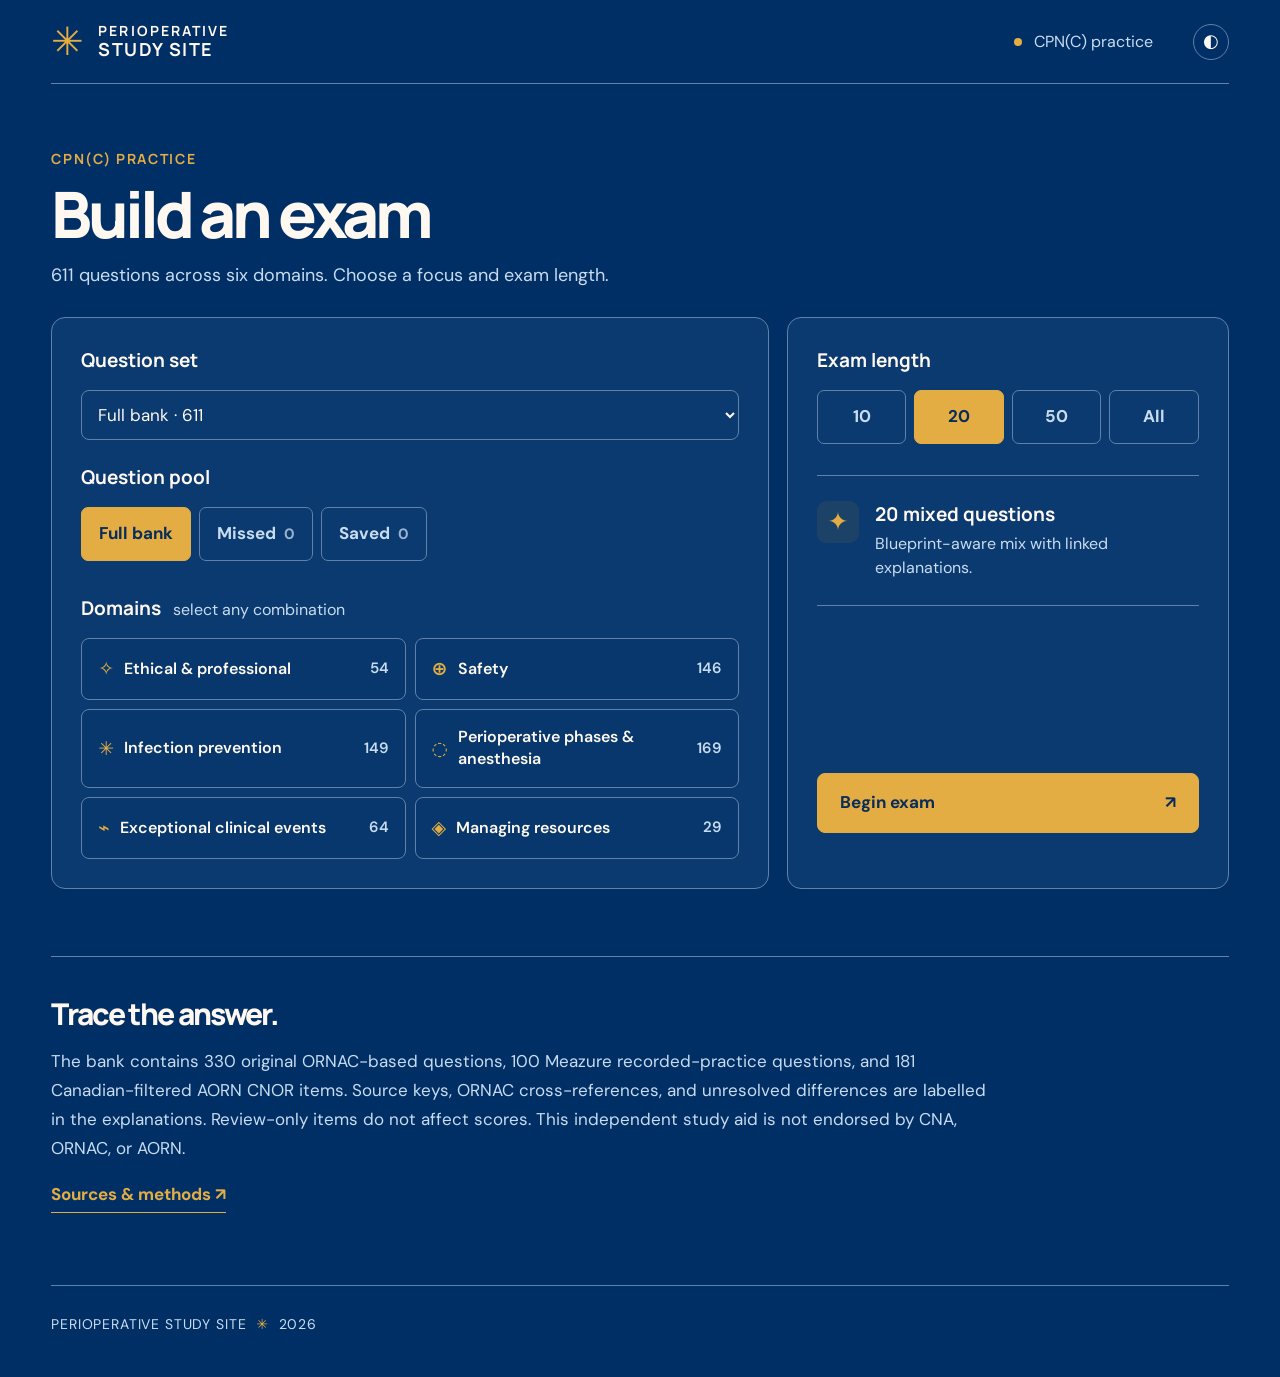
==== index.html @ a04f412a "Complete Q134 from supplemental captures and close Canadian-set capture audit" ====
<!doctype html>
<html lang="en">
<head>
  <meta charset="utf-8">
  <meta name="viewport" content="width=device-width, initial-scale=1">
  <meta name="theme-color" content="#002F66">
  <meta name="description" content="611 perioperative study items: ORNAC practice, Meazure review, and a Canadian-filtered AORN CNOR set.">
  <title>Perioperative Study Site · CPN(C) Practice</title>
  <link rel="icon" href="favicon.svg" type="image/svg+xml">
  <link rel="stylesheet" href="styles.css?v=20261010-hard-originals">
  <script src="app.js?v=20261022-aorn-complete" defer></script>
</head>
<body>
  <div class="site-shell">
    <header class="topbar">
      <a class="brand" href="./" aria-label="Perioperative Study Site home"><span class="brand-mark">✳</span><span>PERIOPERATIVE<br><strong>STUDY SITE</strong></span></a>
      <div class="top-right"><span class="status-dot"></span><span>CPN(C) practice</span><button id="theme-toggle" class="icon-button" title="Toggle colour theme" aria-label="Toggle colour theme">◐</button></div>
    </header>

    <main>
      <section id="home" class="home-screen">
        <section id="setup" class="setup-section">
          <div class="section-heading"><div><p class="eyebrow">CPN(C) PRACTICE</p><h1>Build an exam</h1><p><span id="bank-size">—</span> questions across six domains. Choose a focus and exam length.</p></div></div>
          <div class="setup-grid">
            <div class="panel">
              <h3><label for="question-set">Question set</label></h3>
              <select id="question-set" class="study-select"><option value="all">Full bank · 611</option><option value="ornac">ORNAC hard practice · 330</option><option value="recording">Recorded practice · 100</option><option value="aorn">AORN CNOR · Canadian review · 181</option></select>
              <h3>Question pool</h3>
              <div class="segmented" role="group" aria-label="Question pool">
                <button class="selected" data-pool="all" aria-pressed="true">Full bank</button>
                <button data-pool="missed" aria-pressed="false">Missed <span id="missed-count">0</span></button>
                <button data-pool="bookmarked" aria-pressed="false">Saved <span id="saved-count">0</span></button>
              </div>
              <h3 class="with-gap">Domains <span class="muted small">select any combination</span></h3>
              <div id="category-list" class="category-list"></div>
            </div>
            <div class="panel session-panel">
              <h3>Exam length</h3>
              <div class="length-options" role="group" aria-label="Exam length">
                <button data-length="10">10</button><button class="selected" data-length="20">20</button><button data-length="50">50</button><button data-length="all">All</button>
              </div>
              <p id="aorn-note" class="recording-note hidden">181 items: 160 scored against the recorded key and 21 review-only. US policy questions are excluded; all included captures are complete. ORNAC differences and limits are explained after each answer. Choose All for source order. <a href="aorn-review.html">Read the capture audit and Canadian comparison ↗</a></p>
              <p id="recording-note" class="recording-note hidden">Original order when you choose All. All 100 answers are verified against the recorded review. Scores follow its key; current-guideline differences are flagged in explanations.</p>
              <div class="session-summary"><span class="summary-icon">✦</span><div><strong id="session-description">20 mixed questions</strong><p id="session-detail">Blueprint-aware mix with linked explanations.</p></div></div>
              <button id="start-custom" class="button primary full">Begin exam <span>↗</span></button>
              <p id="setup-message" class="form-message" role="status"></p>
            </div>
          </div>
        </section>

        <section class="about-section">
          <h2>Trace the answer.</h2>
          <p>The bank contains 330 original ORNAC-based questions, 100 Meazure recorded-practice questions, and 181 Canadian-filtered AORN CNOR items. Source keys, ORNAC cross-references, and unresolved differences are labelled in the explanations. Review-only items do not affect scores. This independent study aid is not endorsed by CNA, ORNAC, or AORN.</p>
          <a class="text-link" href="sources.html">Sources & methods ↗</a>
        </section>
      </section>

      <section id="quiz" class="quiz-screen hidden" aria-live="polite">
        <div class="quiz-header"><button id="exit-quiz" class="back-button">← Exit exam</button><span id="quiz-progress-label">QUESTION 01 / 20</span><button id="bookmark" class="save-button" aria-pressed="false">☆ Save</button></div>
        <div class="progress-track"><div id="progress-fill"></div></div>
        <div class="study-toolbar"><button id="previous-question" class="button ghost">← Previous</button><label for="text-size">Text size <select id="text-size" class="study-select"><option value="1">Standard</option><option value="1.15">Larger</option><option value="1.3">Largest</option></select></label><span id="navigation-message" role="status"></span></div>
        <details class="exam-navigator"><summary>Question navigator <span id="navigator-status"></span></summary><div class="navigator-filters" role="group" aria-label="Question navigator filter"><button data-nav-filter="all" aria-pressed="true">All</button><button data-nav-filter="unanswered" aria-pressed="false">Unanswered</button><button data-nav-filter="saved" aria-pressed="false">Saved</button></div><div id="question-navigator" class="question-navigator"></div><p class="navigator-key">Filled = answered · ★ = saved</p></details>
        <div class="quiz-layout"><div class="question-column"><div id="question-meta" class="question-meta"></div><div id="case-box" class="case-box hidden"></div><h2 id="question-text"></h2><p id="review-only-notice" class="recording-note hidden">Review only · This item has a source error, guideline difference, or unresolved clinical claim. Select a choice to read the explanation; it will not affect your score.</p><p id="recorded-key-notice" class="recording-note hidden">Scored against the recorded key. Read the current-guideline note after answering.</p><div id="answer-options" class="answer-options"></div><div id="feedback" class="feedback hidden"></div><details class="question-notes"><summary>My notes for this question</summary><label class="sr-only" for="question-note">My notes for this question</label><textarea id="question-note" rows="4" placeholder="Write a reminder or a question to revisit…"></textarea><p>Saved in this browser.</p></details><div class="quiz-actions"><span id="keyboard-hint">Press 1–4 to answer</span><button id="next-question" class="button primary hidden">Next question <span>→</span></button></div></div><aside class="quiz-aside"><p class="eyebrow">YOUR EXAM</p><div class="aside-number" id="aside-number">01<span> / 20</span></div><div class="aside-stats"><div><span>Correct</span><strong id="session-correct">0</strong></div><div><span>Answered</span><strong id="session-answered">0</strong></div></div><p class="aside-note">Answers, saved questions, and notes stay in this browser. Recorded practice uses the verified review key.</p></aside></div>
      </section>

      <section id="results" class="results-screen hidden"><p class="eyebrow">EXAM COMPLETE</p><h1 id="result-headline">Good work.</h1><p id="result-summary"></p><div class="result-score"><strong id="result-percent">0%</strong><span>correct answers</span></div><div id="result-domains" class="result-domains"></div><div class="result-actions"><button id="retry-missed" class="button primary">Practice missed questions <span>↗</span></button><button id="review-answers" class="button ghost">Review answers</button><button id="home-button" class="button ghost">Build another exam <span>→</span></button></div></section>
    </main>
    <footer><span>PERIOPERATIVE STUDY SITE <span class="footer-star">✳</span> 2026</span></footer>
  </div>
</body>
</html>
---- styles.css ----
@import url('https://fonts.googleapis.com/css2?family=DM+Sans:wght@400;500;600;700&family=Manrope:wght@400;500;600;700;800&display=swap');
:root{color-scheme:dark;--bg:#10252d;--panel:#172f37;--panel2:#1b353d;--line:#355057;--text:#f0f5ee;--muted:#adc0bd;--accent:#cdf47e;--orange:#edae84;--ink:#10252d;--shadow:0 20px 60px #071a2070}
*{box-sizing:border-box}html{scroll-behavior:smooth}body{margin:0;background:var(--bg);color:var(--text);font-family:"DM Sans",system-ui,sans-serif;line-height:1.5}button,a{font:inherit}button{cursor:pointer}a{color:inherit}a:hover{color:var(--accent)}.hidden{display:none!important}.site-shell{max-width:1440px;margin:auto;padding:0 58px}.topbar{height:106px;display:flex;align-items:center;justify-content:space-between;border-bottom:1px solid var(--line)}.brand{text-decoration:none;display:flex;align-items:center;gap:12px;font:700 11px/1.16 "Manrope",sans-serif;letter-spacing:.15em;color:var(--text)}.brand strong{font-size:14px;letter-spacing:.08em}.brand-mark{font:400 44px/1 sans-serif;color:var(--accent)}.top-right{display:flex;align-items:center;gap:12px;font-size:13px;color:var(--muted)}.status-dot,.mini-dot{width:8px;height:8px;background:var(--accent);border-radius:50%;display:inline-block}.icon-button{margin-left:28px;background:none;border:1px solid var(--line);border-radius:50%;width:36px;height:36px;color:var(--text);font-size:18px}.hero{min-height:590px;display:grid;grid-template-columns:1.05fr .95fr;align-items:center;position:relative;overflow:hidden}.hero-copy{position:relative;z-index:2;padding:44px 0 74px}.eyebrow{font:700 11px/1.3 "Manrope",sans-serif;letter-spacing:.2em;color:var(--accent);margin:0 0 28px}.eyebrow-line{display:inline-block;width:27px;height:1px;background:var(--accent);vertical-align:middle;margin-right:12px}.hero h1,.source-page h1,.results-screen h1{font:800 clamp(60px,7.5vw,116px)/.98 "Manrope",sans-serif;letter-spacing:-.07em;margin:0}.hero h1 em,.source-page h1 em{font-style:normal;color:var(--accent)}.hero-sub{color:var(--muted);font-size:17px;max-width:530px;margin:34px 0 32px;line-height:1.72}.hero-actions,.result-actions{display:flex;gap:13px;flex-wrap:wrap}.button{border:1px solid var(--line);border-radius:8px;padding:16px 20px;font-weight:700;font-size:14px;display:inline-flex;align-items:center;justify-content:space-between;gap:28px;min-height:54px;transition:transform .18s,background .18s}.button:hover:not(:disabled){transform:translateY(-2px)}.button:disabled{opacity:.45;cursor:default}.button.primary{background:var(--accent);color:var(--ink);border-color:var(--accent)}.button.ghost{background:transparent;color:var(--text)}.button.full{width:100%}.small-note{font-size:12px;color:#87a29e;margin:21px 0 0}.hero-visual{height:510px;position:relative;display:grid;place-items:center;isolation:isolate}.orb{position:absolute;border-radius:50%;filter:blur(1px)}.orb-one{width:390px;height:390px;background:radial-gradient(circle at 40% 42%,#405d5b,#1d4549 52%,#0f2931 75%);box-shadow:0 0 100px #98dd9c22}.orb-two{width:290px;height:290px;background:radial-gradient(circle,#b5e59422,transparent 70%);transform:translate(85px,-60px)}.ring{position:absolute;border:1px solid #89c19f45;border-radius:50%;transform:rotate(-22deg)}.ring-one{width:520px;height:190px}.ring-two{width:610px;height:250px;transform:rotate(39deg)}.visual-card{position:relative;z-index:2;width:335px;min-height:258px;border:1px solid #8fb5ad55;border-radius:18px;background:linear-gradient(140deg,#24444bd9,#18333be8);box-shadow:var(--shadow);padding:28px;transform:rotate(-6deg);backdrop-filter:blur(10px)}.visual-top,.visual-bottom{display:flex;justify-content:space-between;align-items:center;font:700 10px "Manrope",sans-serif;letter-spacing:.13em;color:#b7cfc6}.visual-top span{color:var(--accent)}.pulse{display:flex;align-items:center;gap:6px;height:49px;margin:14px 0 2px}.pulse span{height:3px;width:25px;background:var(--accent);border-radius:3px}.pulse span:nth-child(2){height:20px;width:3px;transform:skew(-20deg)}.pulse span:nth-child(3){height:39px;width:3px;transform:skew(20deg)}.pulse span:nth-child(4){height:15px;width:3px;transform:skew(-25deg)}.pulse span:nth-child(5){width:85px}.visual-card p{font:500 23px/1.35 "Manrope";margin:8px 0 25px}.visual-card p strong{color:var(--accent)}.visual-bottom{border-top:1px solid #76958c55;padding-top:18px;justify-content:flex-start;gap:9px}.visual-bottom span:last-child{margin-left:auto;font-size:19px}.metrics{display:grid;grid-template-columns:repeat(4,1fr);border-top:1px solid var(--line);border-bottom:1px solid var(--line)}.metrics>div{padding:28px 28px 29px 0;display:flex;flex-direction:column}.metrics>div+div{border-left:1px solid var(--line);padding-left:32px}.metrics strong{font:700 32px/1 "Manrope";letter-spacing:-.04em}.metrics span{font-size:12px;color:var(--muted);margin-top:8px}.setup-section,.domains-section{padding:112px 0 0}.section-heading{display:flex;align-items:end;justify-content:space-between;margin-bottom:34px}.section-heading .eyebrow{margin-bottom:12px}.section-heading h2,.about-section h2,.source-page h2{font:800 clamp(35px,4vw,57px)/1.12 "Manrope";letter-spacing:-.055em;margin:0}.section-heading p:not(.eyebrow){color:var(--muted);margin:12px 0 0}.section-asterisk{color:var(--accent);font-size:62px;line-height:1}.setup-grid{display:grid;grid-template-columns:1.35fr .85fr;gap:16px}.panel{border:1px solid var(--line);border-radius:14px;background:var(--panel);padding:29px}.panel h3{font:700 15px "Manrope";margin:0 0 17px}.panel h3.with-gap{margin-top:34px}.muted{color:var(--muted)}.small{font:400 12px "DM Sans";margin-left:8px}.segmented{display:flex;gap:8px;flex-wrap:wrap}.segmented button,.length-options button{background:transparent;border:1px solid var(--line);border-radius:7px;color:var(--muted);padding:10px 14px;font-size:13px;font-weight:700}.segmented button.selected,.length-options button.selected{background:var(--accent);border-color:var(--accent);color:var(--ink)}.segmented button span{font-size:11px;opacity:.75;margin-left:4px}.category-list{display:grid;grid-template-columns:1fr 1fr;gap:9px}.category-pill{width:100%;display:flex;align-items:center;gap:10px;background:#102a32;border:1px solid #3b555a;border-radius:8px;color:var(--text);text-align:left;padding:12px;font-size:12px;font-weight:600}.category-pill[aria-pressed=true]{border-color:var(--accent);background:#263e38}.pill-icon{font-size:19px;color:var(--accent);line-height:1}.pill-count{margin-left:auto;color:var(--muted);font-size:11px}.length-options{display:grid;grid-template-columns:repeat(4,1fr);gap:8px}.length-options button{padding:15px 0}.session-panel{display:flex;flex-direction:column}.session-summary{border-top:1px solid var(--line);border-bottom:1px solid var(--line);margin:31px 0 27px;padding:25px 0;display:flex;align-items:start;gap:16px}.summary-icon{width:42px;height:42px;display:grid;place-items:center;border-radius:9px;background:#354d40;color:var(--accent);font-size:25px;flex:none}.session-summary strong{font:700 16px "Manrope"}.session-summary p{margin:4px 0 0;font-size:12px;color:var(--muted)}.session-panel .full{margin-top:auto}.form-message{min-height:18px;font-size:12px;color:var(--orange);margin:8px 0 0}.domain-cards{display:grid;grid-template-columns:repeat(3,1fr);gap:14px}.domain-card{background:var(--panel);border:1px solid var(--line);border-radius:12px;color:var(--text);text-align:left;min-height:260px;padding:24px;display:flex;flex-direction:column;transition:transform .2s,border-color .2s}.domain-card:hover{transform:translateY(-4px);border-color:var(--accent)}.domain-number{font:700 10px "Manrope";letter-spacing:.16em;color:var(--muted)}.domain-symbol{font-size:42px;color:var(--accent);line-height:1;margin:16px 0}.domain-card strong{font:700 19px/1.25 "Manrope"}.domain-description{font-size:12px;color:var(--muted);margin-top:7px;line-height:1.5}.domain-end{display:flex;justify-content:space-between;align-items:end;border-top:1px solid var(--line);margin-top:auto;padding-top:15px;font-size:11px;color:var(--muted)}.domain-end span:last-child{font-size:20px;color:var(--accent);line-height:1}.about-section{display:grid;grid-template-columns:1.25fr .75fr;gap:80px;padding:140px 0}.about-section p:not(.eyebrow){color:var(--muted);font-size:15px;line-height:1.75;max-width:640px}.text-link{display:inline-block;color:var(--accent);font-weight:700;font-size:14px;text-decoration:none;margin-top:12px;border-bottom:1px solid var(--accent);padding-bottom:5px}.about-quote{border-left:1px solid var(--line);padding:20px 0 0 55px}.about-quote>span{font:700 90px/1 Georgia;color:var(--accent)}.about-quote p{font:700 26px/1.3 "Manrope"!important;color:var(--text)!important;margin:-20px 0 24px}.about-quote em{color:var(--accent)}.quote-line{height:1px;background:var(--line);max-width:220px;margin:30px 0 13px}.about-quote small{font-size:10px;letter-spacing:.18em;color:var(--muted)}footer{display:flex;justify-content:space-between;gap:20px;border-top:1px solid var(--line);padding:28px 0 42px;color:var(--muted);font-size:11px;letter-spacing:.06em}footer a{text-decoration:none}.footer-star{color:var(--accent);margin:0 5px}
/* Quiz */
.quiz-screen{min-height:calc(100vh - 185px)}.quiz-header{display:flex;justify-content:space-between;align-items:center;padding:31px 0 20px}.back-button,.save-button{color:var(--muted);background:none;border:0;padding:8px 0;font-size:13px}.back-button:hover,.save-button:hover{color:var(--accent)}.save-button[aria-pressed=true]{color:var(--accent)}#quiz-progress-label{font:700 11px "Manrope";letter-spacing:.16em;color:var(--muted)}.progress-track{height:4px;background:var(--line);border-radius:3px}.progress-track div{height:100%;width:0;background:var(--accent);transition:width .25s}.quiz-layout{display:grid;grid-template-columns:minmax(0,1fr) 265px;gap:65px;padding:55px 0 90px}.question-column{max-width:840px}.question-meta{color:var(--accent);font:700 11px "Manrope";letter-spacing:.16em;margin-bottom:20px}.case-box{border-left:3px solid var(--accent);background:var(--panel);padding:18px 21px;color:var(--muted);font-size:14px;line-height:1.6;margin:0 0 28px}.question-column h2{font:700 clamp(27px,3vw,43px)/1.27 "Manrope";letter-spacing:-.04em;margin:0 0 36px}.answer-options{display:grid;gap:11px}.answer-option{width:100%;min-height:68px;border:1px solid var(--line);border-radius:10px;background:var(--panel);display:flex;align-items:center;gap:17px;text-align:left;color:var(--text);padding:13px 19px;transition:border-color .16s,background .16s}.answer-option:hover:not(:disabled){border-color:var(--accent);background:var(--panel2)}.answer-option:disabled{cursor:default}.option-key{border:1px solid var(--line);width:30px;height:30px;flex:none;display:grid;place-items:center;border-radius:6px;color:var(--muted);font-size:12px}.option-text{font-size:15px;line-height:1.4}.option-check{margin-left:auto;font-size:21px;font-weight:700}.answer-option.correct{background:#284534;border-color:var(--accent)}.answer-option.correct .option-key,.answer-option.correct .option-check{color:var(--accent)}.answer-option.incorrect{background:#493535;border-color:var(--orange)}.answer-option.incorrect .option-key,.answer-option.incorrect .option-check{color:var(--orange)}.answer-option.dimmed{opacity:.55}.feedback{margin:22px 0 0;padding:21px 23px;border-radius:10px;border-left:3px solid var(--accent);background:var(--panel)}.feedback.needs-review{border-left-color:var(--orange)}.feedback strong{font:700 17px "Manrope";color:var(--accent)}.feedback.needs-review strong{color:var(--orange)}.feedback p{font-size:14px;color:var(--text);margin:9px 0}.feedback a{font-size:12px;color:var(--accent)}.quiz-actions{display:flex;justify-content:space-between;align-items:center;margin-top:24px;gap:20px}.quiz-actions>span{font-size:12px;color:var(--muted)}.quiz-aside{border-left:1px solid var(--line);padding-left:30px;align-self:start}.quiz-aside .eyebrow{margin-bottom:15px}.aside-number{font:700 54px "Manrope";letter-spacing:-.06em}.aside-number span{font-size:22px;color:var(--muted);letter-spacing:0}.aside-stats{border-top:1px solid var(--line);margin-top:24px}.aside-stats div{display:flex;justify-content:space-between;border-bottom:1px solid var(--line);padding:13px 0;font-size:13px}.aside-stats span,.aside-note{color:var(--muted)}.aside-note{font-size:12px;line-height:1.7;margin-top:24px}
/* Results and reference page */
.results-screen{max-width:820px;min-height:calc(100vh - 180px);padding:90px 0}.results-screen h1{font-size:72px}.results-screen>p:not(.eyebrow){font-size:17px;color:var(--muted);max-width:610px;line-height:1.7}.result-score{display:flex;align-items:end;gap:20px;margin:44px 0 30px}.result-score strong{font:800 90px/1 "Manrope";color:var(--accent);letter-spacing:-.07em}.result-score span{font-size:14px;color:var(--muted);padding-bottom:12px}.result-domains{border-top:1px solid var(--line);max-width:620px;margin-bottom:35px}.result-domains>div{display:flex;justify-content:space-between;gap:20px;border-bottom:1px solid var(--line);padding:11px 0;font-size:14px}.result-domains strong{color:var(--accent)}.source-page{padding:90px 0 120px}.source-page h1{font-size:clamp(60px,7vw,98px)}.source-page .lead{max-width:850px;color:var(--muted);font-size:18px;line-height:1.72;margin:38px 0 70px}.source-grid{display:grid;grid-template-columns:1fr 1fr;gap:80px}.source-grid p{font-size:15px;line-height:1.75;color:var(--muted)}.source-grid h2{font-size:34px;margin-bottom:26px}.source-list{list-style:none;padding:0;margin:0}.source-list li{border-bottom:1px solid var(--line);padding:15px 0}.source-list a{font-size:14px;font-weight:700;text-decoration:none}.source-list small{display:block;color:var(--muted);font-size:12px;margin-top:5px}.method-note{background:var(--panel);border:1px solid var(--line);border-radius:12px;padding:28px;max-width:900px;margin-top:65px}.method-note strong{color:var(--accent)}.method-note p{color:var(--muted);margin-bottom:0;font-size:14px;line-height:1.65}
.light{color-scheme:light;--bg:#f3f5ec;--panel:#ffffff;--panel2:#eaf0e7;--line:#cbd6cf;--text:#172e33;--muted:#536a6b;--accent:#4b6c19;--orange:#ab543c;--ink:#fff;--shadow:0 18px 55px #19383123}.light .button.primary,.light .segmented button.selected,.light .length-options button.selected{color:white}.light .category-pill{background:#f4f7f2;color:var(--text)}.light .category-pill[aria-pressed=true]{background:#e4edcf}.light .visual-card{background:linear-gradient(140deg,#d3e7da,#c2dace);color:#10252d}.light .visual-card p strong,.light .visual-top span{color:#4b6c19}.light .orb-one{background:radial-gradient(circle at 40% 42%,#d8eab8,#9acbb7 52%,#8db2ae 75%)}.light .ring{border-color:#4b6c1955}.light .answer-option.correct{background:#e5f1da}.light .answer-option.incorrect{background:#f5e3dc}
@media(max-width:950px){.site-shell{padding:0 28px}.hero{grid-template-columns:1fr .75fr}.hero-visual{transform:scale(.78);margin-left:-60px}.setup-grid{grid-template-columns:1fr}.domain-cards{grid-template-columns:repeat(2,1fr)}.quiz-layout{grid-template-columns:minmax(0,1fr) 180px;gap:25px}.about-section{gap:35px}}
@media(max-width:680px){.site-shell{padding:0 20px}.topbar{height:78px}.top-right>span:not(.status-dot){display:none}.icon-button{margin-left:6px}.hero{display:block;min-height:0}.hero-copy{padding:70px 0 50px}.hero h1{font-size:64px}.hero-sub{font-size:15px}.hero-visual{height:260px;transform:scale(.58);transform-origin:top center;margin:0 0 -90px}.metrics{grid-template-columns:1fr 1fr}.metrics>div{padding:20px 10px 20px 0!important;border-left:0!important}.metrics>div:nth-child(even){padding-left:20px!important;border-left:1px solid var(--line)!important}.metrics>div:nth-child(n+3){border-top:1px solid var(--line)}.metrics strong{font-size:25px}.setup-section,.domains-section{padding-top:75px}.section-heading h2{font-size:38px}.category-list{grid-template-columns:1fr}.domain-cards{grid-template-columns:1fr}.domain-card{min-height:205px}.about-section{grid-template-columns:1fr;padding:85px 0}.about-quote{padding-left:28px}.quiz-header{padding:20px 0 13px}.quiz-layout{display:block;padding:35px 0 70px}.quiz-aside{display:none}.question-column h2{font-size:27px}.answer-option{min-height:65px;padding:11px}.option-text{font-size:14px}.quiz-actions>span{display:none}.quiz-actions{justify-content:flex-end}.results-screen{padding:70px 0}.results-screen h1{font-size:55px}.result-score strong{font-size:70px}.source-page{padding:65px 0}.source-grid{grid-template-columns:1fr;gap:45px}.source-page .lead{font-size:16px;margin-bottom:50px}footer{flex-direction:column}}
@media(prefers-reduced-motion:reduce){*,*:before,*:after{scroll-behavior:auto!important;transition:none!important}}
/* Study Site: compact layout and surgical blue / goldenrod palette */
:root{--bg:#002F66;--panel:#0a3a70;--panel2:#144678;--line:#6082a8;--text:#fff8f0;--muted:#c9dcef;--accent:#e4ad43;--orange:#ff5960;--ink:#082d5a;--shadow:0 20px 60px #00173780}
.site-shell{max-width:1680px;padding-inline:clamp(24px,4vw,72px)}
.topbar{height:84px}
.brand-mark{font-size:39px}
.setup-section{padding:66px 0 0}
.section-heading{margin-bottom:28px}
.section-heading .eyebrow{margin-bottom:12px}
.section-heading h1{font:800 clamp(42px,5vw,68px)/1.07 "Manrope",sans-serif;letter-spacing:-.065em;margin:0}
.section-heading p:not(.eyebrow){font-size:15px;line-height:1.6}
.setup-grid{grid-template-columns:1.3fr .8fr;gap:18px}
.panel{background:var(--panel)}
.category-pill{background:#07376c;border-color:var(--line)}
.category-pill[aria-pressed=true]{background:#1f4766;border-color:var(--accent)}
.summary-icon{background:#1c4267}
.about-section{display:block;border-top:1px solid var(--line);margin-top:67px;padding:40px 0 72px}
.about-section h2{font-size:30px}
.about-section p{max-width:950px!important;font-size:17px!important;line-height:1.7!important}
.about-section .text-link{margin-top:2px}
.feedback{background:var(--panel);border-left-color:var(--accent)}
.feedback.needs-review{border-left-color:var(--orange)}
.feedback.needs-review strong{display:inline-block;background:#752c38;color:#fff8f0;padding:6px 10px;border-radius:5px}
.feedback>a{display:inline-block;margin:2px 0 3px}
.answer-option.correct{background:#1b435f;border-color:var(--accent)}
.answer-option.incorrect{background:#752c38;border-color:var(--orange)}
.answer-option.incorrect .option-key,.answer-option.incorrect .option-check{color:#fff8f0}
.answer-option.incorrect .option-key{border-color:#f7a8b0}
.form-message:not(:empty){display:inline-block;background:#752c38;color:#fff8f0;padding:8px 12px;border-radius:5px}
.learning-detail{border-top:1px solid var(--line);margin-top:17px;padding-top:14px}
.learning-detail summary{list-style:none;cursor:pointer;color:var(--accent);font:700 14px/1.5 "Manrope",sans-serif;display:flex;align-items:center;justify-content:space-between;gap:14px}
.learning-detail summary::-webkit-details-marker{display:none}
.learning-detail summary::after{content:"+";font-size:23px;font-weight:400;line-height:1}
.learning-detail[open] summary::after{content:"−"}
.learning-detail:focus-within{outline:2px solid var(--accent);outline-offset:4px}
.learning-detail p{margin:15px 0 7px;line-height:1.7!important;color:var(--text)}
.learning-detail>a{display:inline-block;margin:2px 0 8px}
.wrong-list{list-style:none;margin:14px 0 2px;padding:0}
.wrong-list li{padding:11px 0;border-bottom:1px solid var(--line);display:grid;grid-template-columns:minmax(150px,38%) 1fr;gap:17px;align-items:start;font-size:13px;line-height:1.55}
.wrong-list li:last-child{border-bottom:0}
.wrong-list strong{font:700 13px/1.5 "DM Sans",sans-serif;color:var(--text)}
.wrong-list span{color:var(--muted)}
.source-page{padding-top:65px}
.source-page h1{font-size:clamp(48px,6vw,82px)}
.source-page .lead{margin:28px 0 58px}
.light{color-scheme:light;--bg:#f3f8fe;--panel:#ffffff;--panel2:#e8f1fb;--line:#bed0e5;--text:#083c79;--muted:#4b6584;--accent:#8c5c08;--orange:#b00020;--ink:#ffffff;--shadow:0 18px 55px #153b7024}
.light .button.primary,.light .segmented button.selected,.light .length-options button.selected{color:#fffaf4}
.light .category-pill{background:#f0f6fc;color:var(--text)}
.light .category-pill[aria-pressed=true]{background:#f2dfba}
.light .answer-option.correct{background:#f6eac9}
.light .answer-option.incorrect{background:#fbe6ea}
.light .answer-option.incorrect .option-key,.light .answer-option.incorrect .option-check{color:#b00020}
@media(max-width:950px){.setup-grid{grid-template-columns:1fr}}
/* Readable type and wider use of desktop space */
body{font-size:17px}
.brand{font-size:14px}.brand strong{font-size:18px}
.top-right{font-size:16px}
.eyebrow,.question-meta,#quiz-progress-label{font-size:14px;letter-spacing:.12em}
.section-heading p:not(.eyebrow){font-size:18px}
.panel h3{font-size:19px}.small{font-size:16px}
.segmented button,.length-options button{font-size:17px;padding:13px 17px}
.segmented button span{font-size:15px}
.category-pill{font-size:16px;line-height:1.4;padding:16px;min-height:62px}
.pill-count{font-size:15px}
.session-summary strong{font-size:19px}
.session-summary p,.form-message{font-size:16px}
.button{font-size:17px;min-height:58px;padding:16px 22px}
.back-button,.save-button{font-size:16px;padding:12px 0}
.quiz-layout{grid-template-columns:minmax(0,1fr) 290px;gap:clamp(36px,4vw,72px)}
.question-column{max-width:1080px}
.question-column h2{font-size:clamp(32px,2.7vw,48px)}
.case-box{font-size:17px}
.answer-option{min-height:76px;padding:17px 20px}
.answer-option.dimmed{opacity:1}
.option-key{font-size:15px;width:34px;height:34px}
.option-text{font-size:18px;line-height:1.5}
.feedback strong{font-size:20px}
.feedback p{font-size:17px;line-height:1.65}
.feedback a{font-size:16px}
.learning-detail summary{font-size:18px}
.wrong-list li{font-size:16px;line-height:1.6;padding:14px 0;grid-template-columns:minmax(180px,36%) 1fr;gap:26px}
.wrong-list strong{font-size:16px;line-height:1.6}
.quiz-actions>span,.aside-stats div,.aside-note{font-size:16px}
.text-link{font-size:17px}
.source-grid p,.source-list a,.method-note p{font-size:17px}
.source-list small{font-size:15px}
footer{font-size:14px}
@media(max-width:1100px){.site-shell{padding-inline:32px}.quiz-layout{grid-template-columns:minmax(0,1fr) 230px;gap:28px}}
@media(max-width:850px){.quiz-layout{display:block}.quiz-aside{display:none}}
@media(max-width:680px){.site-shell{padding-inline:20px}.setup-section{padding-top:42px}.section-heading h1{font-size:44px}.about-section{margin-top:55px;padding-bottom:55px}.wrong-list li{display:block}.wrong-list span{display:block;margin-top:4px}.quiz-layout{padding-top:34px}.question-column h2{font-size:clamp(28px,7vw,38px)}.answer-option{min-height:72px;padding:14px}.option-text{font-size:17px}}
/* Practice-recording question set and accessible exam tools. */
.study-select{font:inherit;font-size:17px;color:var(--text);background:var(--panel);border:1px solid var(--line);border-radius:8px;padding:12px;min-height:46px;max-width:100%}
#question-set{width:100%;margin-bottom:24px}
.study-select option{background:var(--bg);color:var(--text)}
.recording-note{font-size:16px;line-height:1.6;color:var(--muted);padding:14px 16px;border-left:2px solid var(--accent);background:var(--panel);margin:20px 0}
.study-toolbar{display:flex;align-items:center;gap:20px;flex-wrap:wrap;margin:24px 0}
.study-toolbar label{display:flex;align-items:center;gap:10px;font-size:16px}
.study-toolbar .button{min-height:46px;padding:10px 16px}
.study-toolbar [role=status]{font-size:16px;color:var(--accent);flex-basis:100%}
.exam-navigator{border:1px solid var(--line);border-radius:10px;padding:16px 18px}
.exam-navigator summary,.question-notes summary{cursor:pointer;font-size:18px;color:var(--accent);padding:5px 0}
#navigator-status{font-size:16px;color:var(--muted);margin-left:8px}
.navigator-filters{display:flex;gap:10px;flex-wrap:wrap;margin:16px 0}
.navigator-filters button,.navigator-question{font:inherit;color:var(--text);background:transparent;border:1px solid var(--line);border-radius:6px;min-height:44px;padding:9px 14px}
.navigator-filters [aria-pressed=true]{border-color:var(--accent);color:var(--accent)}
.question-navigator{display:grid;grid-template-columns:repeat(auto-fill,minmax(65px,1fr));gap:8px;max-height:330px;overflow:auto;padding:5px}
.navigator-question{font-size:16px;padding:9px 5px}
.navigator-question.answered{background:var(--panel);border-color:var(--muted)}
.navigator-question.current{outline:2px solid var(--accent);outline-offset:1px;color:var(--accent)}
.navigator-key{font-size:15px;color:var(--muted);margin-bottom:0}
.question-notes{margin-top:24px;border-block:1px solid var(--line);padding:12px 0}
.question-notes textarea{width:100%;resize:vertical;font:inherit;font-size:18px;line-height:1.6;background:var(--panel);color:var(--text);border:1px solid var(--line);border-radius:8px;padding:14px;margin-top:14px}
.question-notes p{font-size:15px;color:var(--muted);margin-bottom:4px}
.answer-option.review-choice{border-color:var(--accent);background:var(--panel)}
.feedback.review-only{border-left-color:var(--accent);background:var(--panel)}
.feedback .answer-provenance{font-size:16px;color:var(--muted)}
.feedback>a{max-width:100%;overflow-wrap:anywhere;display:block;margin-top:8px}
.sr-only{position:absolute;width:1px;height:1px;padding:0;margin:-1px;overflow:hidden;clip:rect(0,0,0,0);white-space:nowrap;border:0}
.question-column h2{font-size:calc(clamp(32px,2.7vw,48px) * var(--study-text-scale,1))}
.option-text{font-size:calc(18px * var(--study-text-scale,1))}
.case-box,.feedback p{font-size:calc(17px * var(--study-text-scale,1))}
.feedback a,.wrong-list li,.wrong-list strong{font-size:calc(16px * var(--study-text-scale,1))}
.learning-detail summary{font-size:calc(18px * var(--study-text-scale,1))}
button:focus-visible,select:focus-visible,textarea:focus-visible,summary:focus-visible{outline:2px solid var(--accent);outline-offset:4px}
button:disabled{cursor:default}.study-toolbar button:disabled{opacity:.5}
@media(max-width:680px){.study-toolbar{gap:12px}.study-toolbar label{flex:1;justify-content:flex-end}.exam-navigator{padding:12px}.question-column h2{font-size:calc(clamp(28px,7vw,38px) * var(--study-text-scale,1))}.option-text{font-size:calc(17px * var(--study-text-scale,1))}.question-navigator{grid-template-columns:repeat(auto-fill,minmax(52px,1fr))}.navigator-question{font-size:15px}.result-actions{flex-wrap:wrap}}

/* Distinguish the recorded test key from current clinical guidance. */
.guidance-note{border:1px solid var(--accent);border-radius:8px;padding:18px;margin:20px 0;background:var(--panel)}
.feedback .guidance-note>strong{font-size:18px;color:var(--accent)}
.feedback .guidance-note p{margin:10px 0 0;color:var(--text)}
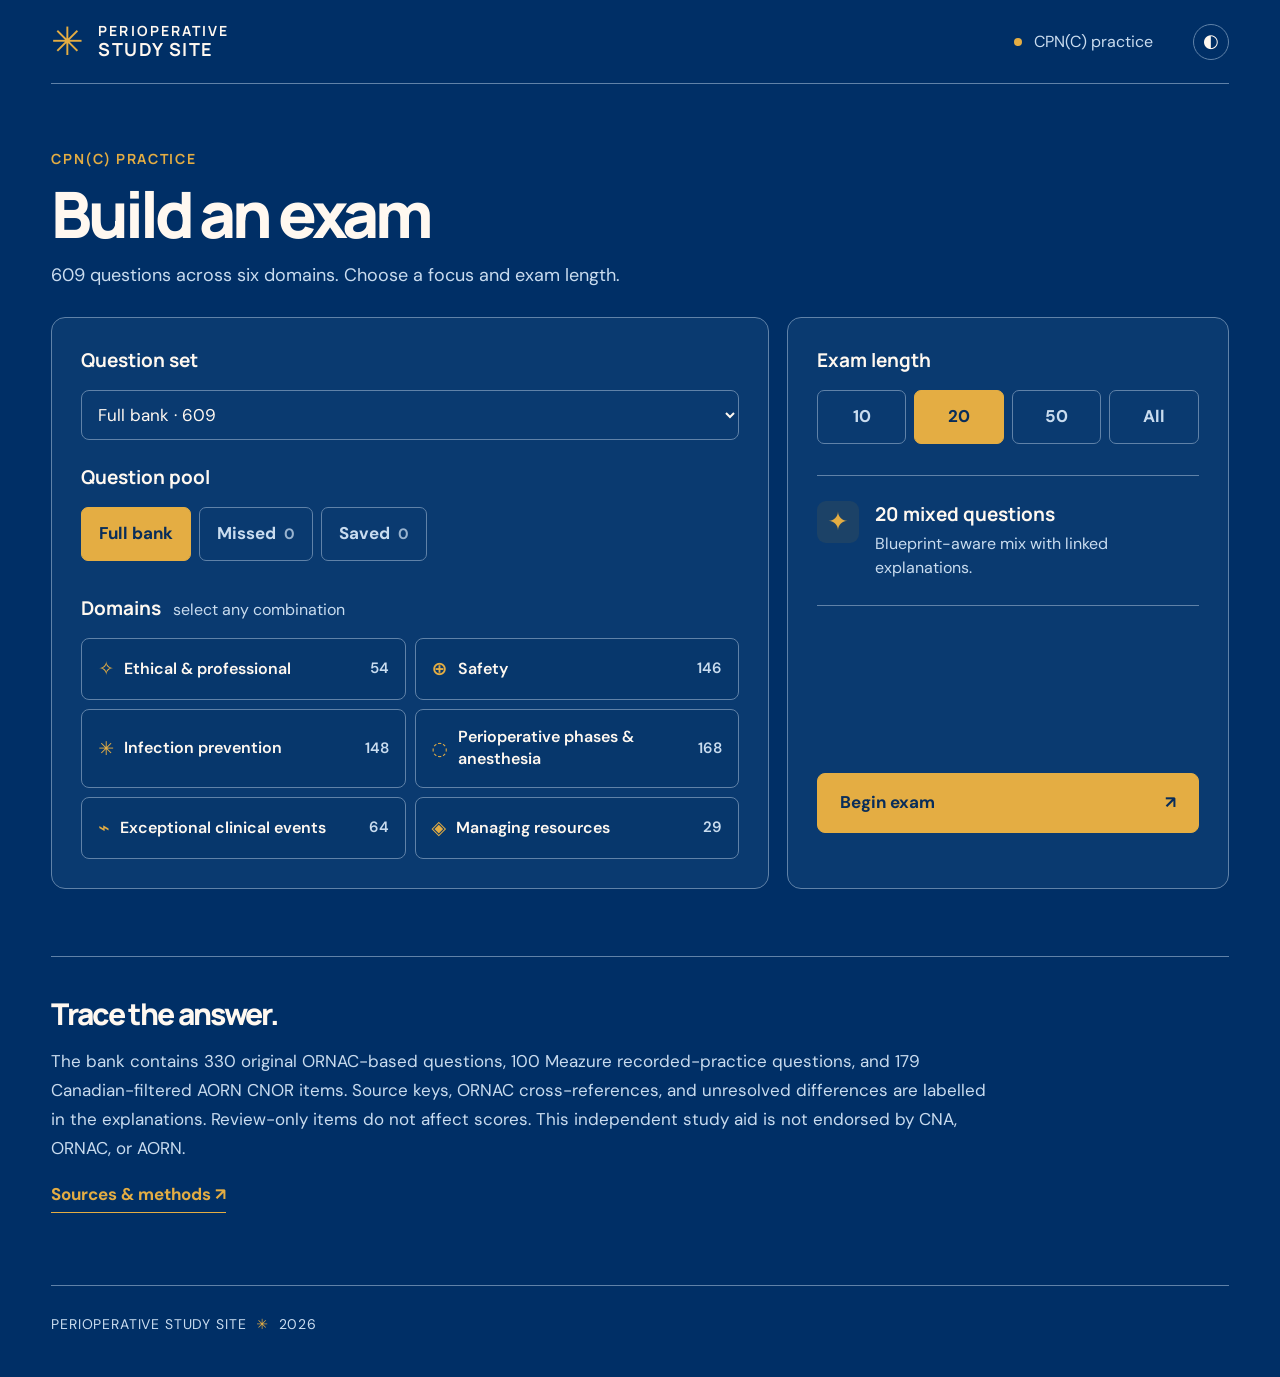
==== commit ccd3cd2d: "Remove AORN questions 14 and 35 from active practice" ====
--- a/index.html
+++ b/index.html
@@ -4,11 +4,11 @@
   <meta charset="utf-8">
   <meta name="viewport" content="width=device-width, initial-scale=1">
   <meta name="theme-color" content="#002F66">
-  <meta name="description" content="611 perioperative study items: ORNAC practice, Meazure review, and a Canadian-filtered AORN CNOR set.">
+  <meta name="description" content="609 perioperative study items: ORNAC practice, Meazure review, and a Canadian-filtered AORN CNOR set.">
   <title>Perioperative Study Site · CPN(C) Practice</title>
   <link rel="icon" href="favicon.svg" type="image/svg+xml">
   <link rel="stylesheet" href="styles.css?v=20261010-hard-originals">
-  <script src="app.js?v=20261022-aorn-complete" defer></script>
+  <script src="app.js?v=remove-aorn-14-35" defer></script>
 </head>
 <body>
   <div class="site-shell">
@@ -24,7 +24,7 @@
           <div class="setup-grid">
             <div class="panel">
               <h3><label for="question-set">Question set</label></h3>
-              <select id="question-set" class="study-select"><option value="all">Full bank · 611</option><option value="ornac">ORNAC hard practice · 330</option><option value="recording">Recorded practice · 100</option><option value="aorn">AORN CNOR · Canadian review · 181</option></select>
+              <select id="question-set" class="study-select"><option value="all">Full bank · 609</option><option value="ornac">ORNAC hard practice · 330</option><option value="recording">Recorded practice · 100</option><option value="aorn">AORN CNOR · Canadian review · 179</option></select>
               <h3>Question pool</h3>
               <div class="segmented" role="group" aria-label="Question pool">
                 <button class="selected" data-pool="all" aria-pressed="true">Full bank</button>
@@ -39,7 +39,7 @@
               <div class="length-options" role="group" aria-label="Exam length">
                 <button data-length="10">10</button><button class="selected" data-length="20">20</button><button data-length="50">50</button><button data-length="all">All</button>
               </div>
-              <p id="aorn-note" class="recording-note hidden">181 items: 160 scored against the recorded key and 21 review-only. US policy questions are excluded; all included captures are complete. ORNAC differences and limits are explained after each answer. Choose All for source order. <a href="aorn-review.html">Read the capture audit and Canadian comparison ↗</a></p>
+              <p id="aorn-note" class="recording-note hidden">179 items: 159 scored against the recorded key and 20 review-only. US policy questions are excluded; all included captures are complete. ORNAC differences and limits are explained after each answer. Choose All for source order. <a href="aorn-review.html">Read the capture audit and Canadian comparison ↗</a></p>
               <p id="recording-note" class="recording-note hidden">Original order when you choose All. All 100 answers are verified against the recorded review. Scores follow its key; current-guideline differences are flagged in explanations.</p>
               <div class="session-summary"><span class="summary-icon">✦</span><div><strong id="session-description">20 mixed questions</strong><p id="session-detail">Blueprint-aware mix with linked explanations.</p></div></div>
               <button id="start-custom" class="button primary full">Begin exam <span>↗</span></button>
@@ -50,7 +50,7 @@
 
         <section class="about-section">
           <h2>Trace the answer.</h2>
-          <p>The bank contains 330 original ORNAC-based questions, 100 Meazure recorded-practice questions, and 181 Canadian-filtered AORN CNOR items. Source keys, ORNAC cross-references, and unresolved differences are labelled in the explanations. Review-only items do not affect scores. This independent study aid is not endorsed by CNA, ORNAC, or AORN.</p>
+          <p>The bank contains 330 original ORNAC-based questions, 100 Meazure recorded-practice questions, and 179 Canadian-filtered AORN CNOR items. Source keys, ORNAC cross-references, and unresolved differences are labelled in the explanations. Review-only items do not affect scores. This independent study aid is not endorsed by CNA, ORNAC, or AORN.</p>
           <a class="text-link" href="sources.html">Sources & methods ↗</a>
         </section>
       </section>
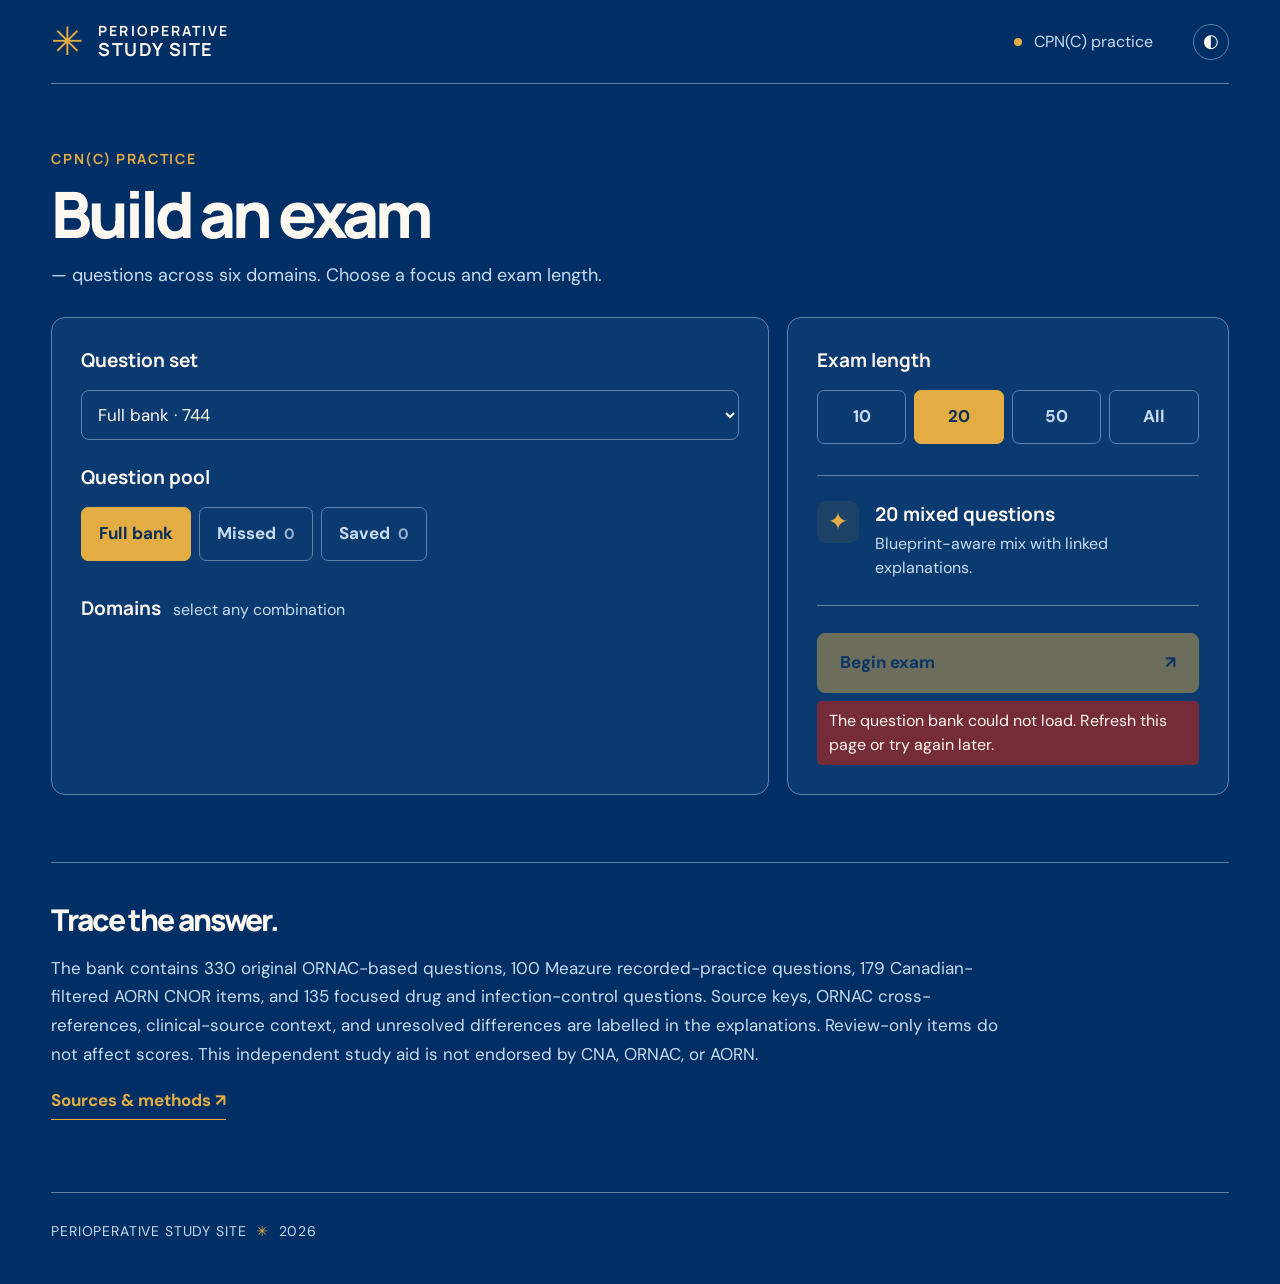
==== commit 1b2ee0ac: "Expose three focused practice sets in exam selector" ====
--- a/index.html
+++ b/index.html
@@ -4,11 +4,11 @@
   <meta charset="utf-8">
   <meta name="viewport" content="width=device-width, initial-scale=1">
   <meta name="theme-color" content="#002F66">
-  <meta name="description" content="609 perioperative study items: ORNAC practice, Meazure review, and a Canadian-filtered AORN CNOR set.">
+  <meta name="description" content="744 perioperative study questions: ORNAC, recorded reviews, anesthetic drugs, infection precautions, and perioperative medication risks.">
   <title>Perioperative Study Site · CPN(C) Practice</title>
   <link rel="icon" href="favicon.svg" type="image/svg+xml">
   <link rel="stylesheet" href="styles.css?v=20261010-hard-originals">
-  <script src="app.js?v=remove-aorn-14-35" defer></script>
+  <script src="app.js?v=focused-20261104" defer></script>
 </head>
 <body>
   <div class="site-shell">
@@ -24,7 +24,7 @@
           <div class="setup-grid">
             <div class="panel">
               <h3><label for="question-set">Question set</label></h3>
-              <select id="question-set" class="study-select"><option value="all">Full bank · 609</option><option value="ornac">ORNAC hard practice · 330</option><option value="recording">Recorded practice · 100</option><option value="aorn">AORN CNOR · Canadian review · 179</option></select>
+              <select id="question-set" class="study-select"><option value="all">Full bank · 744</option><option value="ornac">ORNAC hard practice · 330</option><option value="recording">Recorded practice · 100</option><option value="aorn">AORN CNOR · Canadian review · 179</option><option value="anesthesia">Anesthetic drugs · 63</option><option value="precautions">Disease precautions · 20</option><option value="medications">Perioperative medication risks · 52</option></select>
               <h3>Question pool</h3>
               <div class="segmented" role="group" aria-label="Question pool">
                 <button class="selected" data-pool="all" aria-pressed="true">Full bank</button>
@@ -50,7 +50,7 @@
 
         <section class="about-section">
           <h2>Trace the answer.</h2>
-          <p>The bank contains 330 original ORNAC-based questions, 100 Meazure recorded-practice questions, and 179 Canadian-filtered AORN CNOR items. Source keys, ORNAC cross-references, and unresolved differences are labelled in the explanations. Review-only items do not affect scores. This independent study aid is not endorsed by CNA, ORNAC, or AORN.</p>
+          <p>The bank contains 330 original ORNAC-based questions, 100 Meazure recorded-practice questions, 179 Canadian-filtered AORN CNOR items, and 135 focused drug and infection-control questions. Source keys, ORNAC cross-references, clinical-source context, and unresolved differences are labelled in the explanations. Review-only items do not affect scores. This independent study aid is not endorsed by CNA, ORNAC, or AORN.</p>
           <a class="text-link" href="sources.html">Sources & methods ↗</a>
         </section>
       </section>
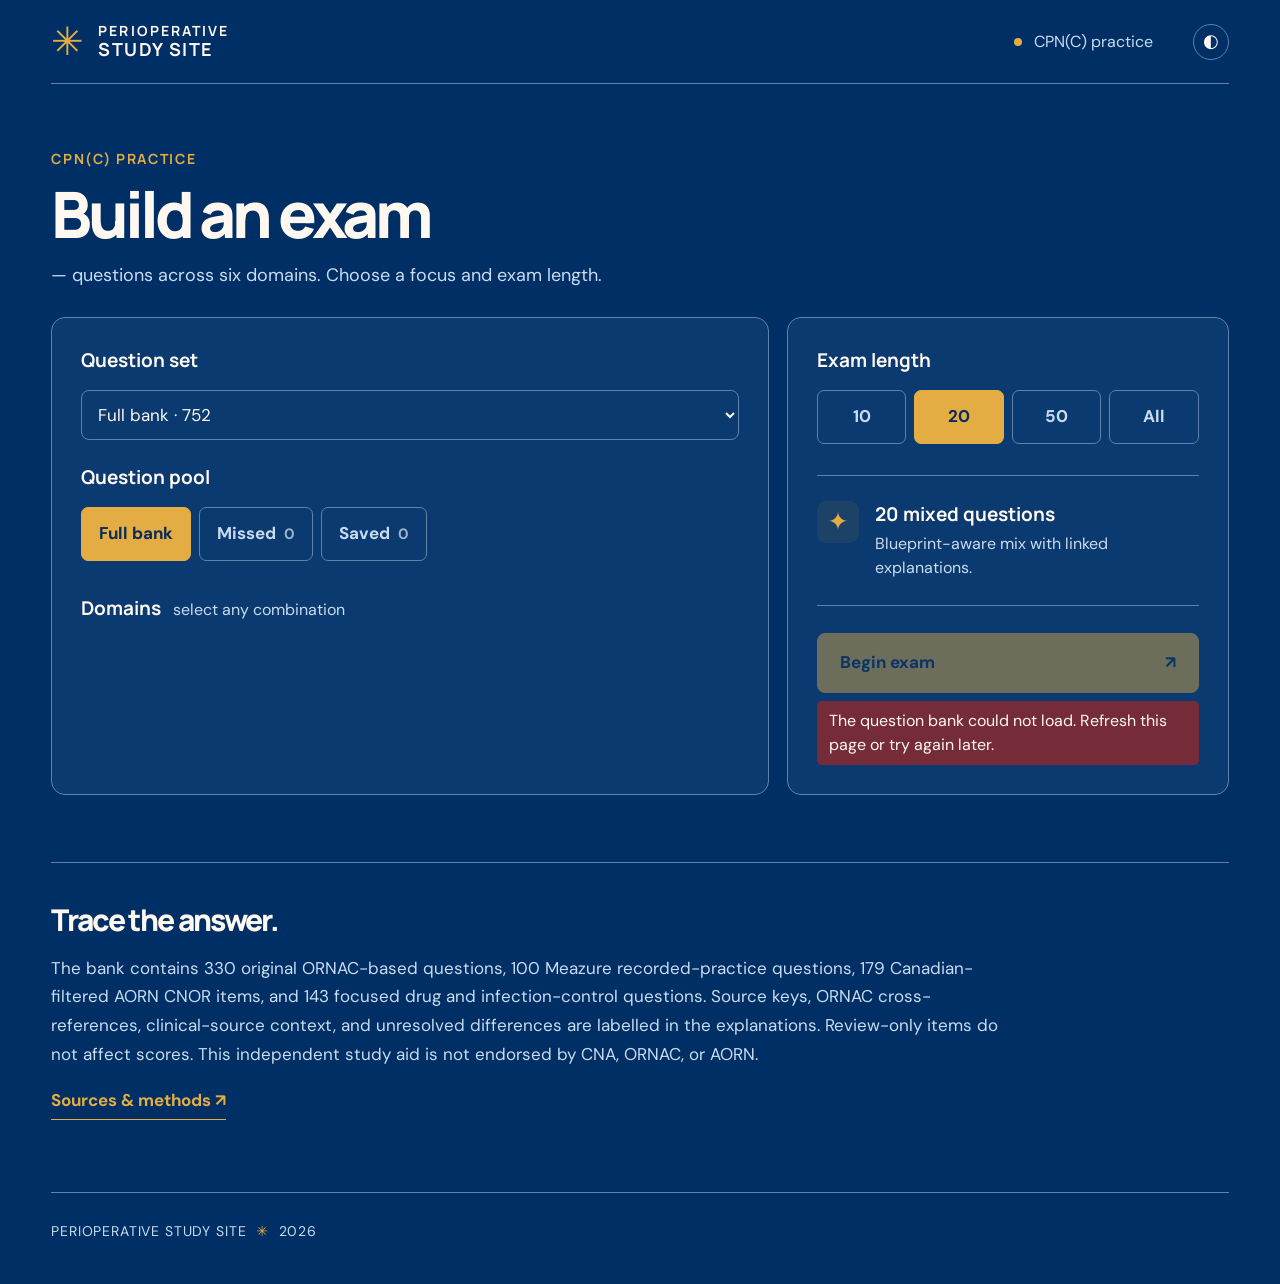
==== commit 6a51c489: "Show updated 752-question counts" ====
--- a/index.html
+++ b/index.html
@@ -4,7 +4,7 @@
   <meta charset="utf-8">
   <meta name="viewport" content="width=device-width, initial-scale=1">
   <meta name="theme-color" content="#002F66">
-  <meta name="description" content="744 perioperative study questions: ORNAC, recorded reviews, anesthetic drugs, infection precautions, and perioperative medication risks.">
+  <meta name="description" content="752 perioperative study questions: ORNAC, recorded reviews, anesthetic drugs, infection precautions, and perioperative medication risks.">
   <title>Perioperative Study Site · CPN(C) Practice</title>
   <link rel="icon" href="favicon.svg" type="image/svg+xml">
   <link rel="stylesheet" href="styles.css?v=20261010-hard-originals">
@@ -24,7 +24,7 @@
           <div class="setup-grid">
             <div class="panel">
               <h3><label for="question-set">Question set</label></h3>
-              <select id="question-set" class="study-select"><option value="all">Full bank · 744</option><option value="ornac">ORNAC hard practice · 330</option><option value="recording">Recorded practice · 100</option><option value="aorn">AORN CNOR · Canadian review · 179</option><option value="anesthesia">Anesthetic drugs · 63</option><option value="precautions">Disease precautions · 20</option><option value="medications">Perioperative medication risks · 52</option></select>
+              <select id="question-set" class="study-select"><option value="all">Full bank · 752</option><option value="ornac">ORNAC hard practice · 330</option><option value="recording">Recorded practice · 100</option><option value="aorn">AORN CNOR · Canadian review · 179</option><option value="anesthesia">Anesthetic drugs · 63</option><option value="precautions">Disease precautions · 20</option><option value="medications">Perioperative medication risks · 60</option></select>
               <h3>Question pool</h3>
               <div class="segmented" role="group" aria-label="Question pool">
                 <button class="selected" data-pool="all" aria-pressed="true">Full bank</button>
@@ -50,7 +50,7 @@
 
         <section class="about-section">
           <h2>Trace the answer.</h2>
-          <p>The bank contains 330 original ORNAC-based questions, 100 Meazure recorded-practice questions, 179 Canadian-filtered AORN CNOR items, and 135 focused drug and infection-control questions. Source keys, ORNAC cross-references, clinical-source context, and unresolved differences are labelled in the explanations. Review-only items do not affect scores. This independent study aid is not endorsed by CNA, ORNAC, or AORN.</p>
+          <p>The bank contains 330 original ORNAC-based questions, 100 Meazure recorded-practice questions, 179 Canadian-filtered AORN CNOR items, and 143 focused drug and infection-control questions. Source keys, ORNAC cross-references, clinical-source context, and unresolved differences are labelled in the explanations. Review-only items do not affect scores. This independent study aid is not endorsed by CNA, ORNAC, or AORN.</p>
           <a class="text-link" href="sources.html">Sources & methods ↗</a>
         </section>
       </section>
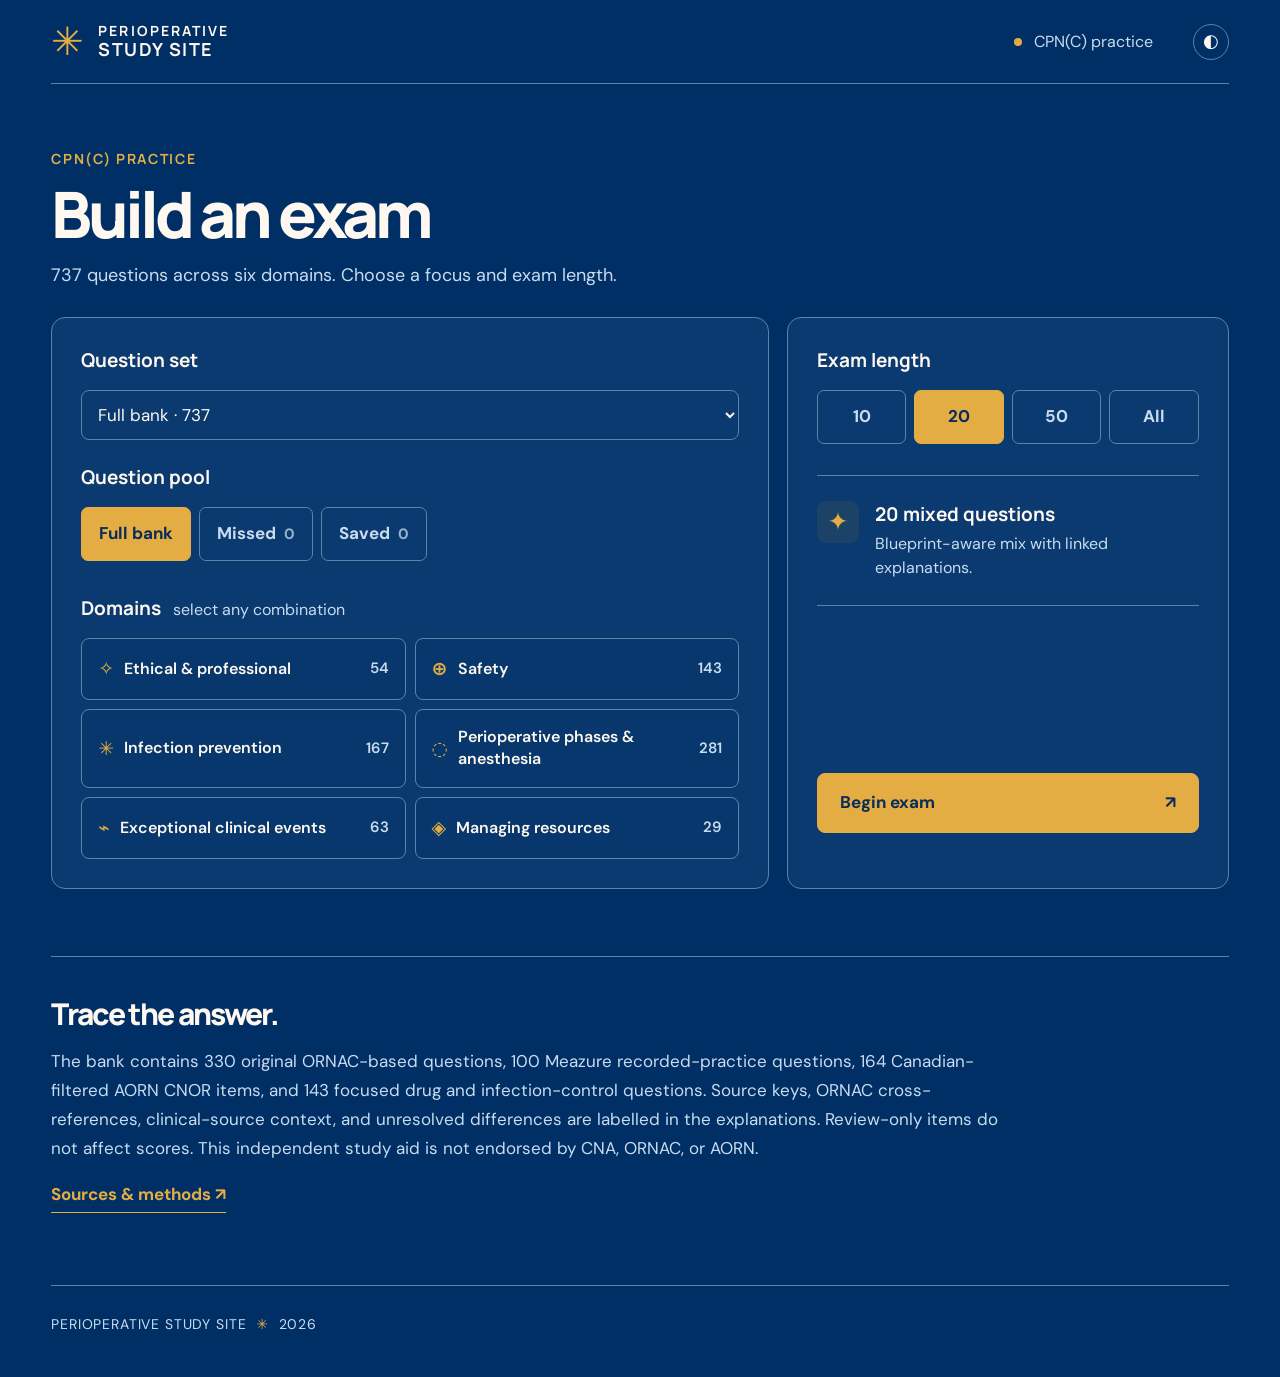
==== commit dc17f5c2: "Align focused quizzes and displayed counts with current 594-item base bank" ====
--- a/index.html
+++ b/index.html
@@ -4,7 +4,7 @@
   <meta charset="utf-8">
   <meta name="viewport" content="width=device-width, initial-scale=1">
   <meta name="theme-color" content="#002F66">
-  <meta name="description" content="752 perioperative study questions: ORNAC, recorded reviews, anesthetic drugs, infection precautions, and perioperative medication risks.">
+  <meta name="description" content="737 perioperative study questions: ORNAC, recorded reviews, anesthetic drugs, infection precautions, and perioperative medication risks.">
   <title>Perioperative Study Site · CPN(C) Practice</title>
   <link rel="icon" href="favicon.svg" type="image/svg+xml">
   <link rel="stylesheet" href="styles.css?v=20261010-hard-originals">
@@ -24,7 +24,7 @@
           <div class="setup-grid">
             <div class="panel">
               <h3><label for="question-set">Question set</label></h3>
-              <select id="question-set" class="study-select"><option value="all">Full bank · 752</option><option value="ornac">ORNAC hard practice · 330</option><option value="recording">Recorded practice · 100</option><option value="aorn">AORN CNOR · Canadian review · 179</option><option value="anesthesia">Anesthetic drugs · 63</option><option value="precautions">Disease precautions · 20</option><option value="medications">Perioperative medication risks · 60</option></select>
+              <select id="question-set" class="study-select"><option value="all">Full bank · 737</option><option value="ornac">ORNAC hard practice · 330</option><option value="recording">Recorded practice · 100</option><option value="aorn">AORN CNOR · Canadian review · 164</option><option value="anesthesia">Anesthetic drugs · 63</option><option value="precautions">Disease precautions · 20</option><option value="medications">Perioperative medication risks · 60</option></select>
               <h3>Question pool</h3>
               <div class="segmented" role="group" aria-label="Question pool">
                 <button class="selected" data-pool="all" aria-pressed="true">Full bank</button>
@@ -39,7 +39,7 @@
               <div class="length-options" role="group" aria-label="Exam length">
                 <button data-length="10">10</button><button class="selected" data-length="20">20</button><button data-length="50">50</button><button data-length="all">All</button>
               </div>
-              <p id="aorn-note" class="recording-note hidden">179 items: 159 scored against the recorded key and 20 review-only. US policy questions are excluded; all included captures are complete. ORNAC differences and limits are explained after each answer. Choose All for source order. <a href="aorn-review.html">Read the capture audit and Canadian comparison ↗</a></p>
+              <p id="aorn-note" class="recording-note hidden">164 items: 146 scored against the recorded key and 18 review-only. Excluded questions are not included in this collection. ORNAC differences and limits are explained after each answer. Choose All for source order. <a href="aorn-review.html">Read the capture audit and Canadian comparison ↗</a></p>
               <p id="recording-note" class="recording-note hidden">Original order when you choose All. All 100 answers are verified against the recorded review. Scores follow its key; current-guideline differences are flagged in explanations.</p>
               <div class="session-summary"><span class="summary-icon">✦</span><div><strong id="session-description">20 mixed questions</strong><p id="session-detail">Blueprint-aware mix with linked explanations.</p></div></div>
               <button id="start-custom" class="button primary full">Begin exam <span>↗</span></button>
@@ -50,7 +50,7 @@
 
         <section class="about-section">
           <h2>Trace the answer.</h2>
-          <p>The bank contains 330 original ORNAC-based questions, 100 Meazure recorded-practice questions, 179 Canadian-filtered AORN CNOR items, and 143 focused drug and infection-control questions. Source keys, ORNAC cross-references, clinical-source context, and unresolved differences are labelled in the explanations. Review-only items do not affect scores. This independent study aid is not endorsed by CNA, ORNAC, or AORN.</p>
+          <p>The bank contains 330 original ORNAC-based questions, 100 Meazure recorded-practice questions, 164 Canadian-filtered AORN CNOR items, and 143 focused drug and infection-control questions. Source keys, ORNAC cross-references, clinical-source context, and unresolved differences are labelled in the explanations. Review-only items do not affect scores. This independent study aid is not endorsed by CNA, ORNAC, or AORN.</p>
           <a class="text-link" href="sources.html">Sources & methods ↗</a>
         </section>
       </section>
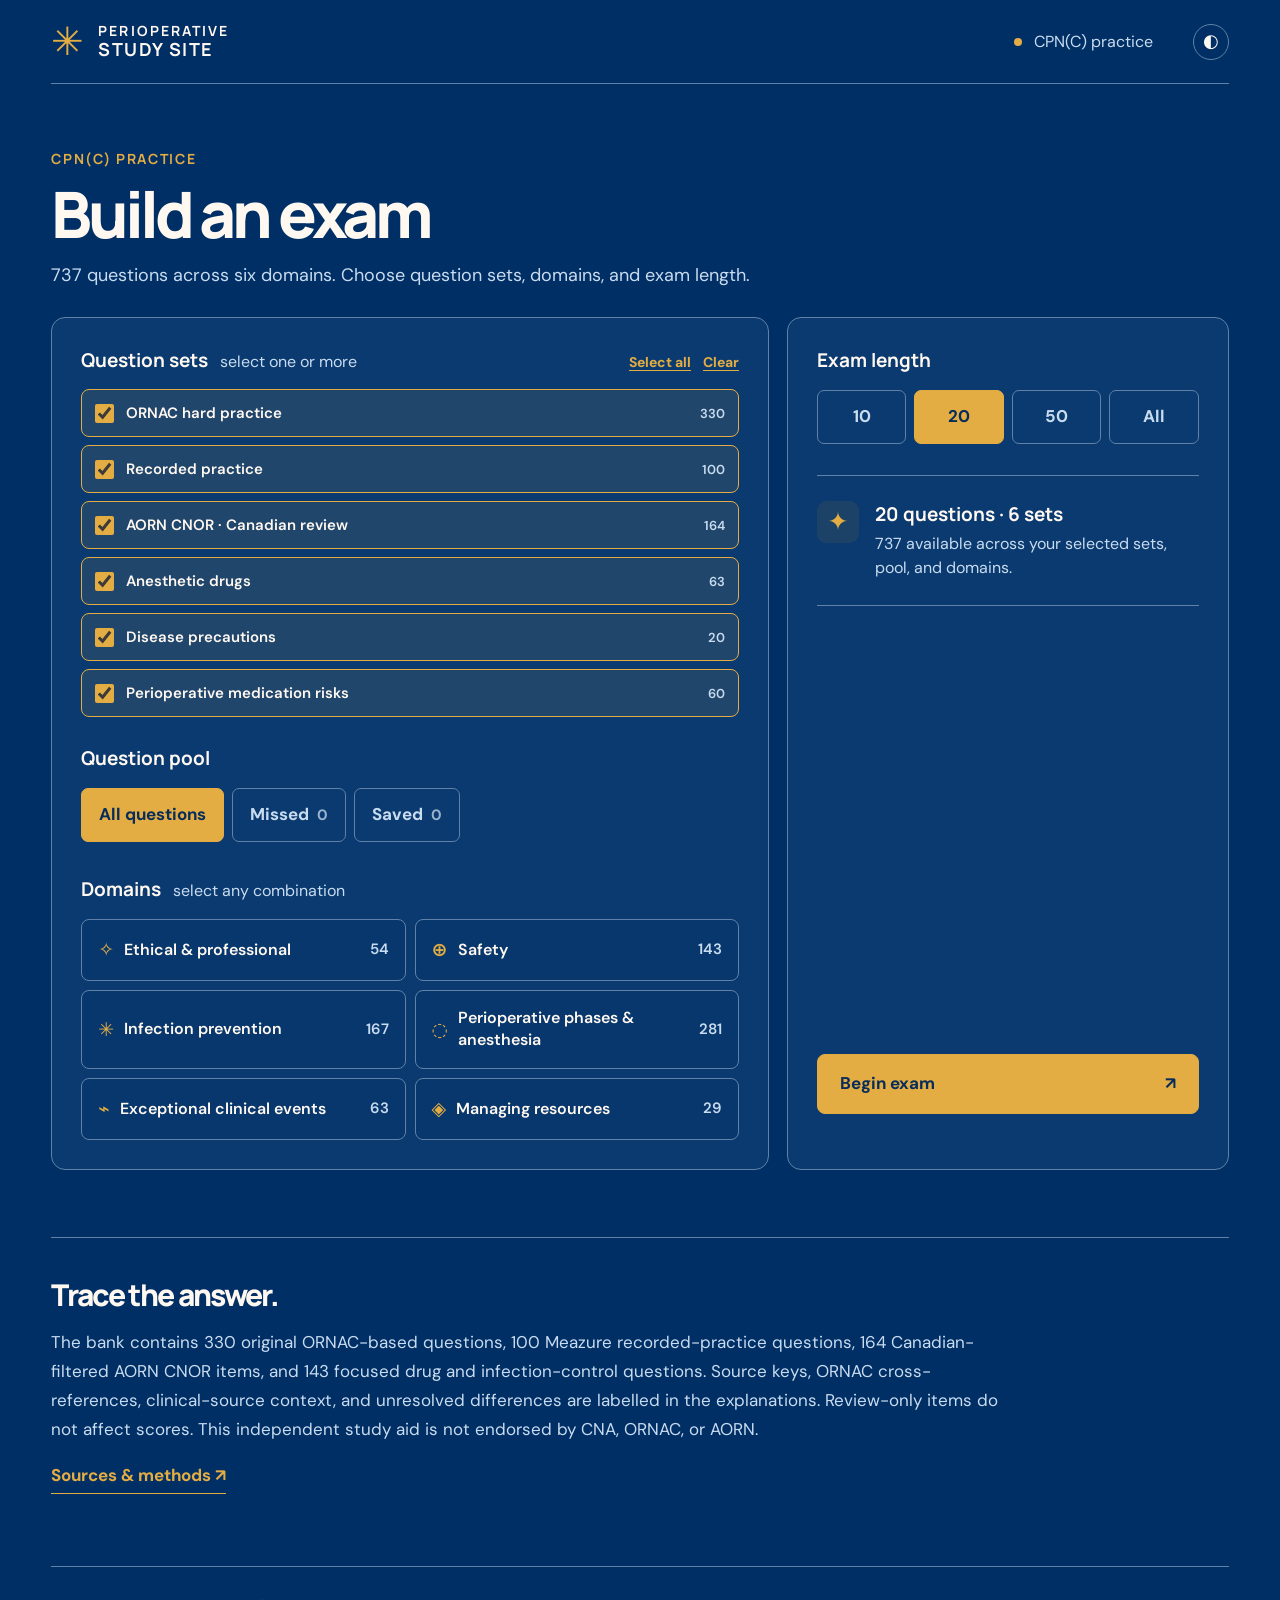
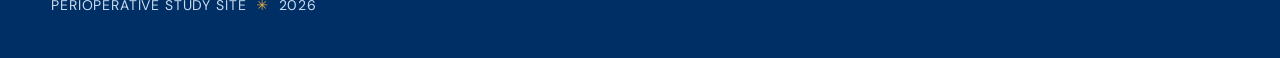
==== commit 4e1eaae5: "Enable selection of multiple question sets per perioperative exam" ====
--- a/index.html
+++ b/index.html
@@ -7,8 +7,8 @@
   <meta name="description" content="737 perioperative study questions: ORNAC, recorded reviews, anesthetic drugs, infection precautions, and perioperative medication risks.">
   <title>Perioperative Study Site · CPN(C) Practice</title>
   <link rel="icon" href="favicon.svg" type="image/svg+xml">
-  <link rel="stylesheet" href="styles.css?v=20261010-hard-originals">
-  <script src="app.js?v=focused-20261104" defer></script>
+  <link rel="stylesheet" href="styles.css?v=multi-sets-20261109">
+  <script src="app.js?v=multi-sets-20261109" defer></script>
 </head>
 <body>
   <div class="site-shell">
@@ -20,14 +20,24 @@
     <main>
       <section id="home" class="home-screen">
         <section id="setup" class="setup-section">
-          <div class="section-heading"><div><p class="eyebrow">CPN(C) PRACTICE</p><h1>Build an exam</h1><p><span id="bank-size">—</span> questions across six domains. Choose a focus and exam length.</p></div></div>
+          <div class="section-heading"><div><p class="eyebrow">CPN(C) PRACTICE</p><h1>Build an exam</h1><p><span id="bank-size">—</span> questions across six domains. Choose question sets, domains, and exam length.</p></div></div>
           <div class="setup-grid">
             <div class="panel">
-              <h3><label for="question-set">Question set</label></h3>
-              <select id="question-set" class="study-select"><option value="all">Full bank · 737</option><option value="ornac">ORNAC hard practice · 330</option><option value="recording">Recorded practice · 100</option><option value="aorn">AORN CNOR · Canadian review · 164</option><option value="anesthesia">Anesthetic drugs · 63</option><option value="precautions">Disease precautions · 20</option><option value="medications">Perioperative medication risks · 60</option></select>
+              <div class="set-heading">
+                <h3 id="question-sets-heading">Question sets <span class="muted small">select one or more</span></h3>
+                <div class="set-actions"><button type="button" id="sets-select-all">Select all</button><button type="button" id="sets-clear">Clear</button></div>
+              </div>
+              <div class="question-set-list" id="question-sets" role="group" aria-labelledby="question-sets-heading">
+                <label class="question-set-option selected"><input type="checkbox" data-collection="ornac" checked><span>ORNAC hard practice</span><span class="set-count">330</span></label>
+                <label class="question-set-option selected"><input type="checkbox" data-collection="recording" checked><span>Recorded practice</span><span class="set-count">100</span></label>
+                <label class="question-set-option selected"><input type="checkbox" data-collection="aorn" checked><span>AORN CNOR · Canadian review</span><span class="set-count">164</span></label>
+                <label class="question-set-option selected"><input type="checkbox" data-collection="anesthesia" checked><span>Anesthetic drugs</span><span class="set-count">63</span></label>
+                <label class="question-set-option selected"><input type="checkbox" data-collection="precautions" checked><span>Disease precautions</span><span class="set-count">20</span></label>
+                <label class="question-set-option selected"><input type="checkbox" data-collection="medications" checked><span>Perioperative medication risks</span><span class="set-count">60</span></label>
+              </div>
               <h3>Question pool</h3>
               <div class="segmented" role="group" aria-label="Question pool">
-                <button class="selected" data-pool="all" aria-pressed="true">Full bank</button>
+                <button class="selected" data-pool="all" aria-pressed="true">All questions</button>
                 <button data-pool="missed" aria-pressed="false">Missed <span id="missed-count">0</span></button>
                 <button data-pool="bookmarked" aria-pressed="false">Saved <span id="saved-count">0</span></button>
               </div>
@@ -39,8 +49,8 @@
               <div class="length-options" role="group" aria-label="Exam length">
                 <button data-length="10">10</button><button class="selected" data-length="20">20</button><button data-length="50">50</button><button data-length="all">All</button>
               </div>
-              <p id="aorn-note" class="recording-note hidden">164 items: 146 scored against the recorded key and 18 review-only. Excluded questions are not included in this collection. ORNAC differences and limits are explained after each answer. Choose All for source order. <a href="aorn-review.html">Read the capture audit and Canadian comparison ↗</a></p>
-              <p id="recording-note" class="recording-note hidden">Original order when you choose All. All 100 answers are verified against the recorded review. Scores follow its key; current-guideline differences are flagged in explanations.</p>
+              <p id="aorn-note" class="recording-note hidden">164 items: 146 scored against the recorded key and 18 review-only. Excluded questions are not included in this collection. ORNAC differences and limits are explained after each answer. When using only AORN, select exam length All for source order. <a href="aorn-review.html">Read the capture audit and Canadian comparison ↗</a></p>
+              <p id="recording-note" class="recording-note hidden">When using only recorded practice, choose exam length All for original order. All 100 answers are verified against the recorded review. Scores follow its key; current-guideline differences are flagged in explanations.</p>
               <div class="session-summary"><span class="summary-icon">✦</span><div><strong id="session-description">20 mixed questions</strong><p id="session-detail">Blueprint-aware mix with linked explanations.</p></div></div>
               <button id="start-custom" class="button primary full">Begin exam <span>↗</span></button>
               <p id="setup-message" class="form-message" role="status"></p>
--- a/styles.css
+++ b/styles.css
@@ -139,3 +139,17 @@
 .guidance-note{border:1px solid var(--accent);border-radius:8px;padding:18px;margin:20px 0;background:var(--panel)}
 .feedback .guidance-note>strong{font-size:18px;color:var(--accent)}
 .feedback .guidance-note p{margin:10px 0 0;color:var(--text)}
+
+/* Multi-set exam picker */
+.set-heading{display:flex;justify-content:space-between;align-items:baseline;gap:12px;flex-wrap:wrap;margin-bottom:12px}
+.set-heading h3{margin-bottom:0}
+.set-actions{display:flex;align-items:center;gap:12px}
+.set-actions button{border:0;background:transparent;color:var(--accent);padding:4px 0;text-decoration:underline;text-underline-offset:3px;font-size:14px;font-weight:700}
+.set-actions button:hover{color:var(--text)}
+.question-set-list{display:grid;grid-template-columns:1fr;gap:8px;margin-bottom:28px}
+.question-set-option{display:flex;align-items:center;gap:12px;min-height:48px;padding:10px 13px;border:1px solid var(--line);border-radius:8px;background:var(--panel2);color:var(--text);cursor:pointer;font-size:15px;font-weight:600}
+.question-set-option.selected{border-color:var(--accent);background:color-mix(in srgb,var(--accent) 10%,var(--panel))}
+.question-set-option:focus-within{outline:2px solid var(--accent);outline-offset:2px}
+.question-set-option input{accent-color:var(--accent);width:19px;height:19px;flex:none;margin:0;cursor:pointer}
+.question-set-option .set-count{color:var(--muted);font-size:13px;margin-left:auto}
+@media(max-width:550px){.set-heading{align-items:flex-start}.question-set-option{font-size:14px}.set-actions button{font-size:13px}}
